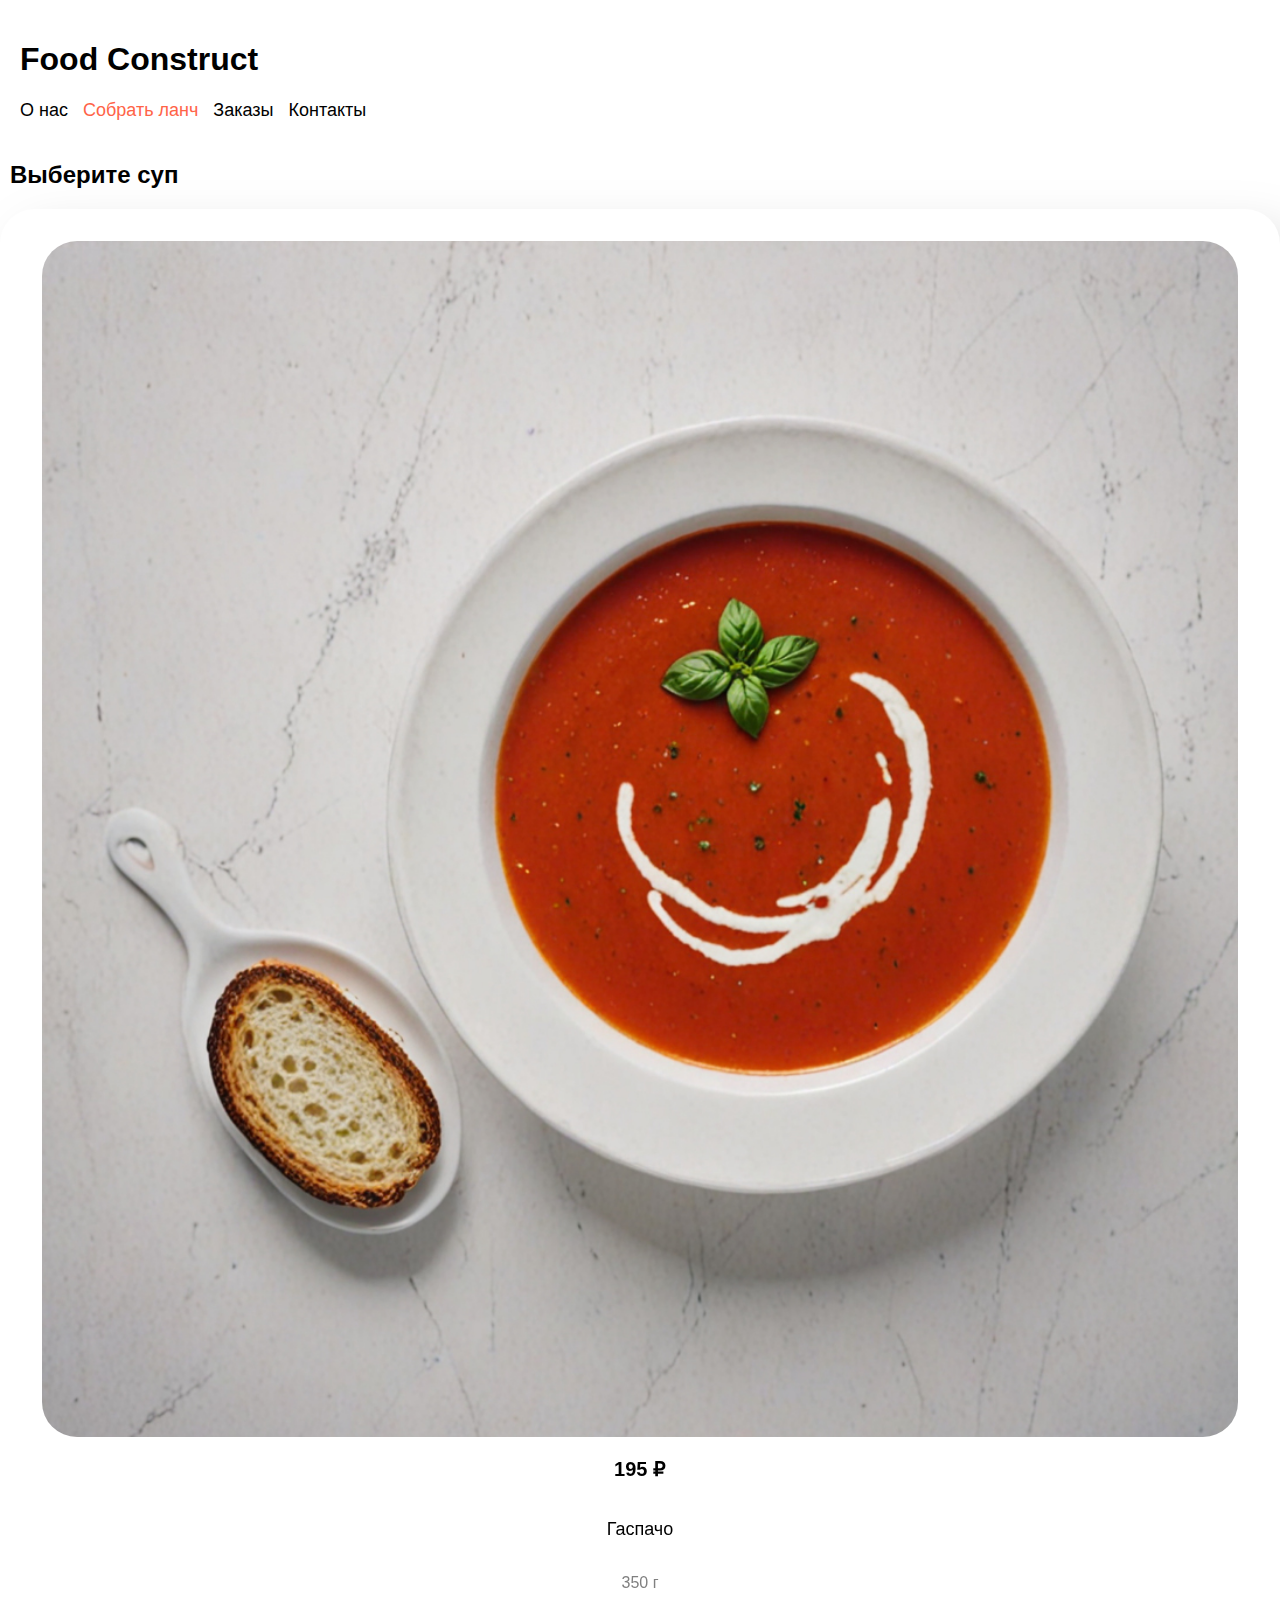
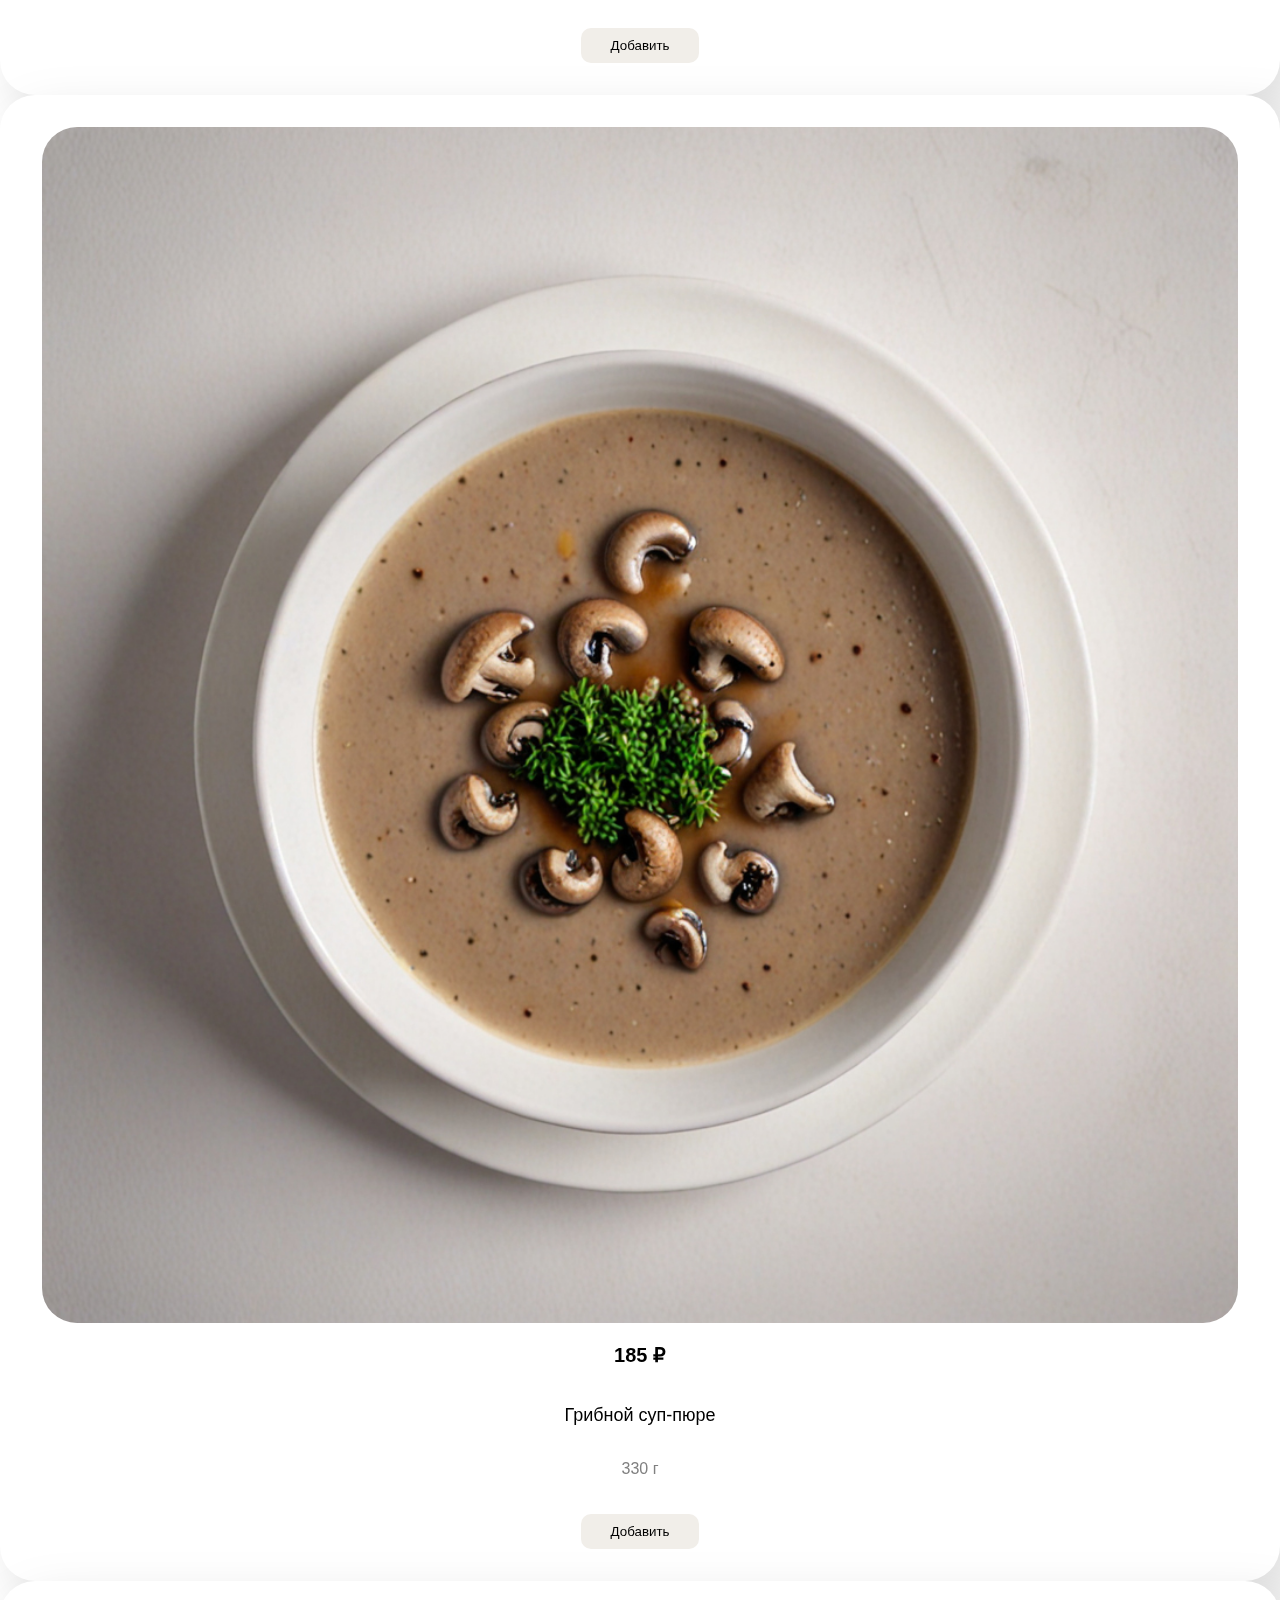
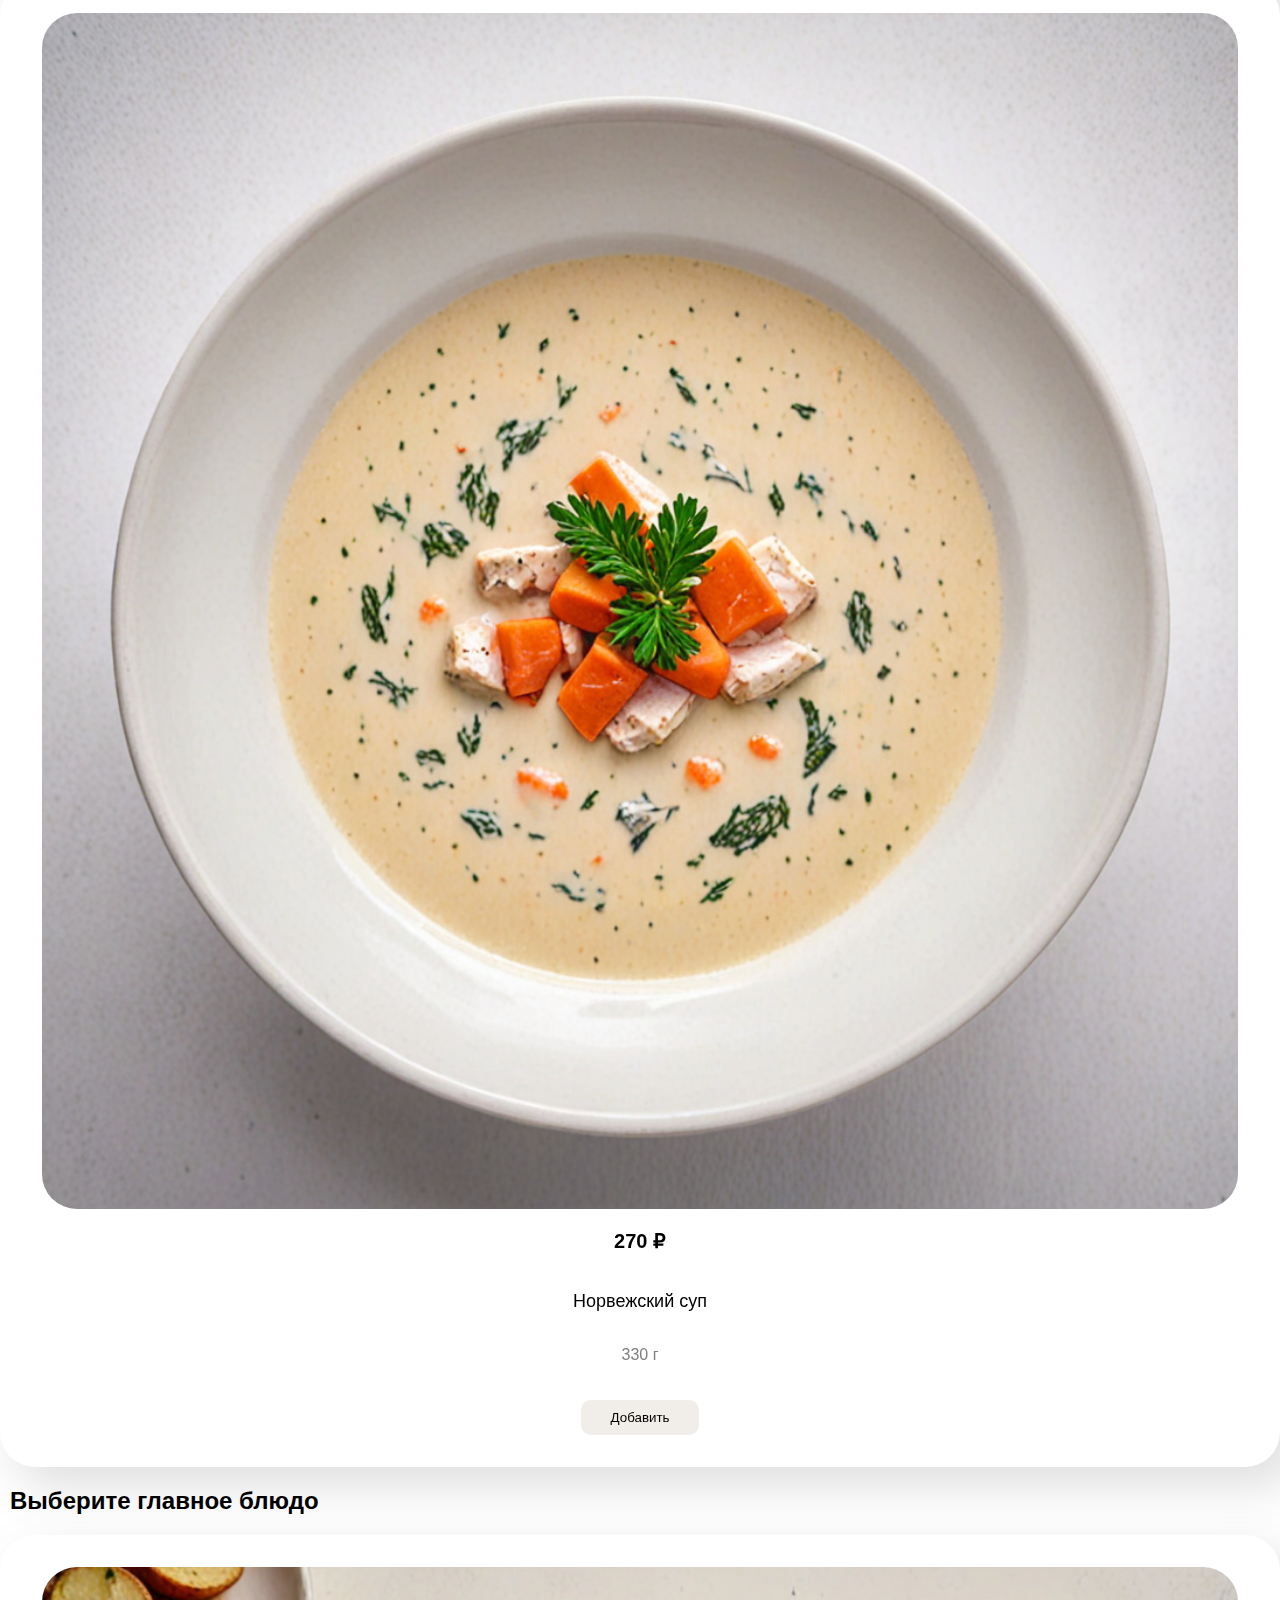
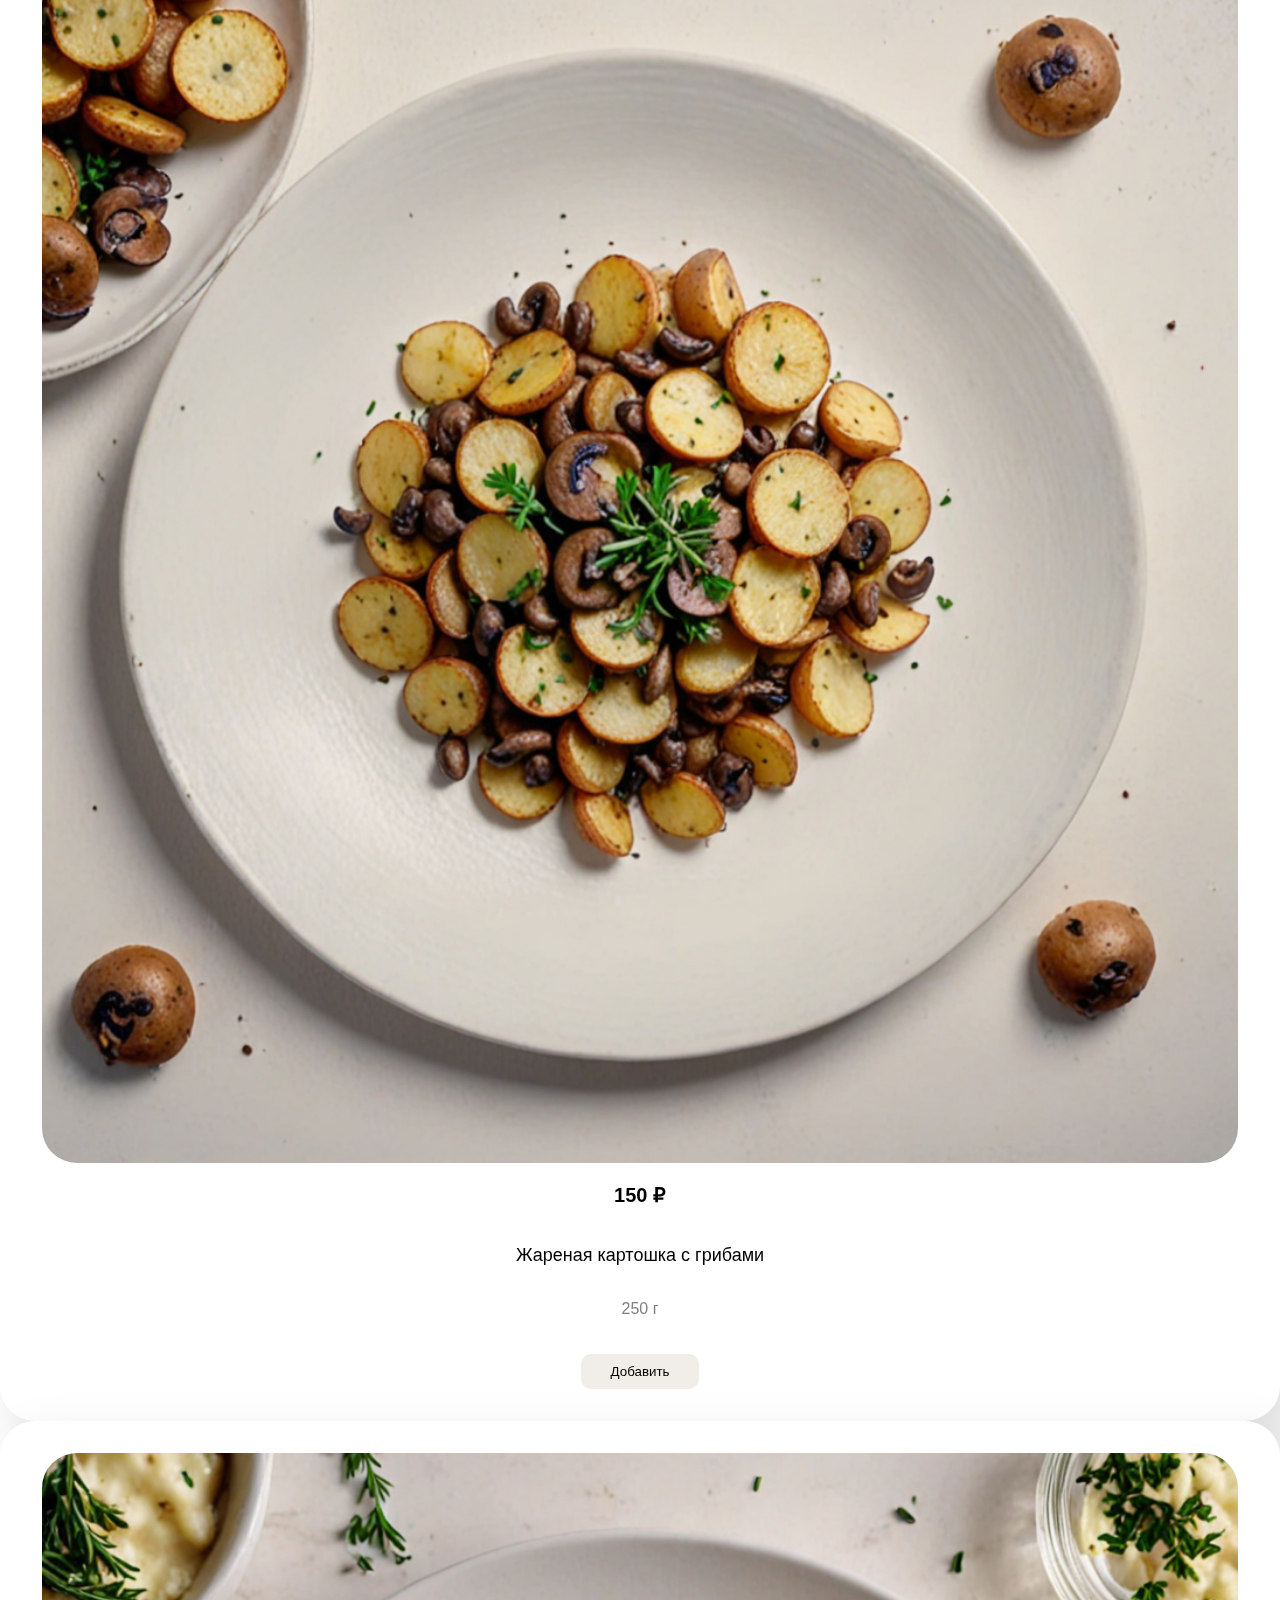
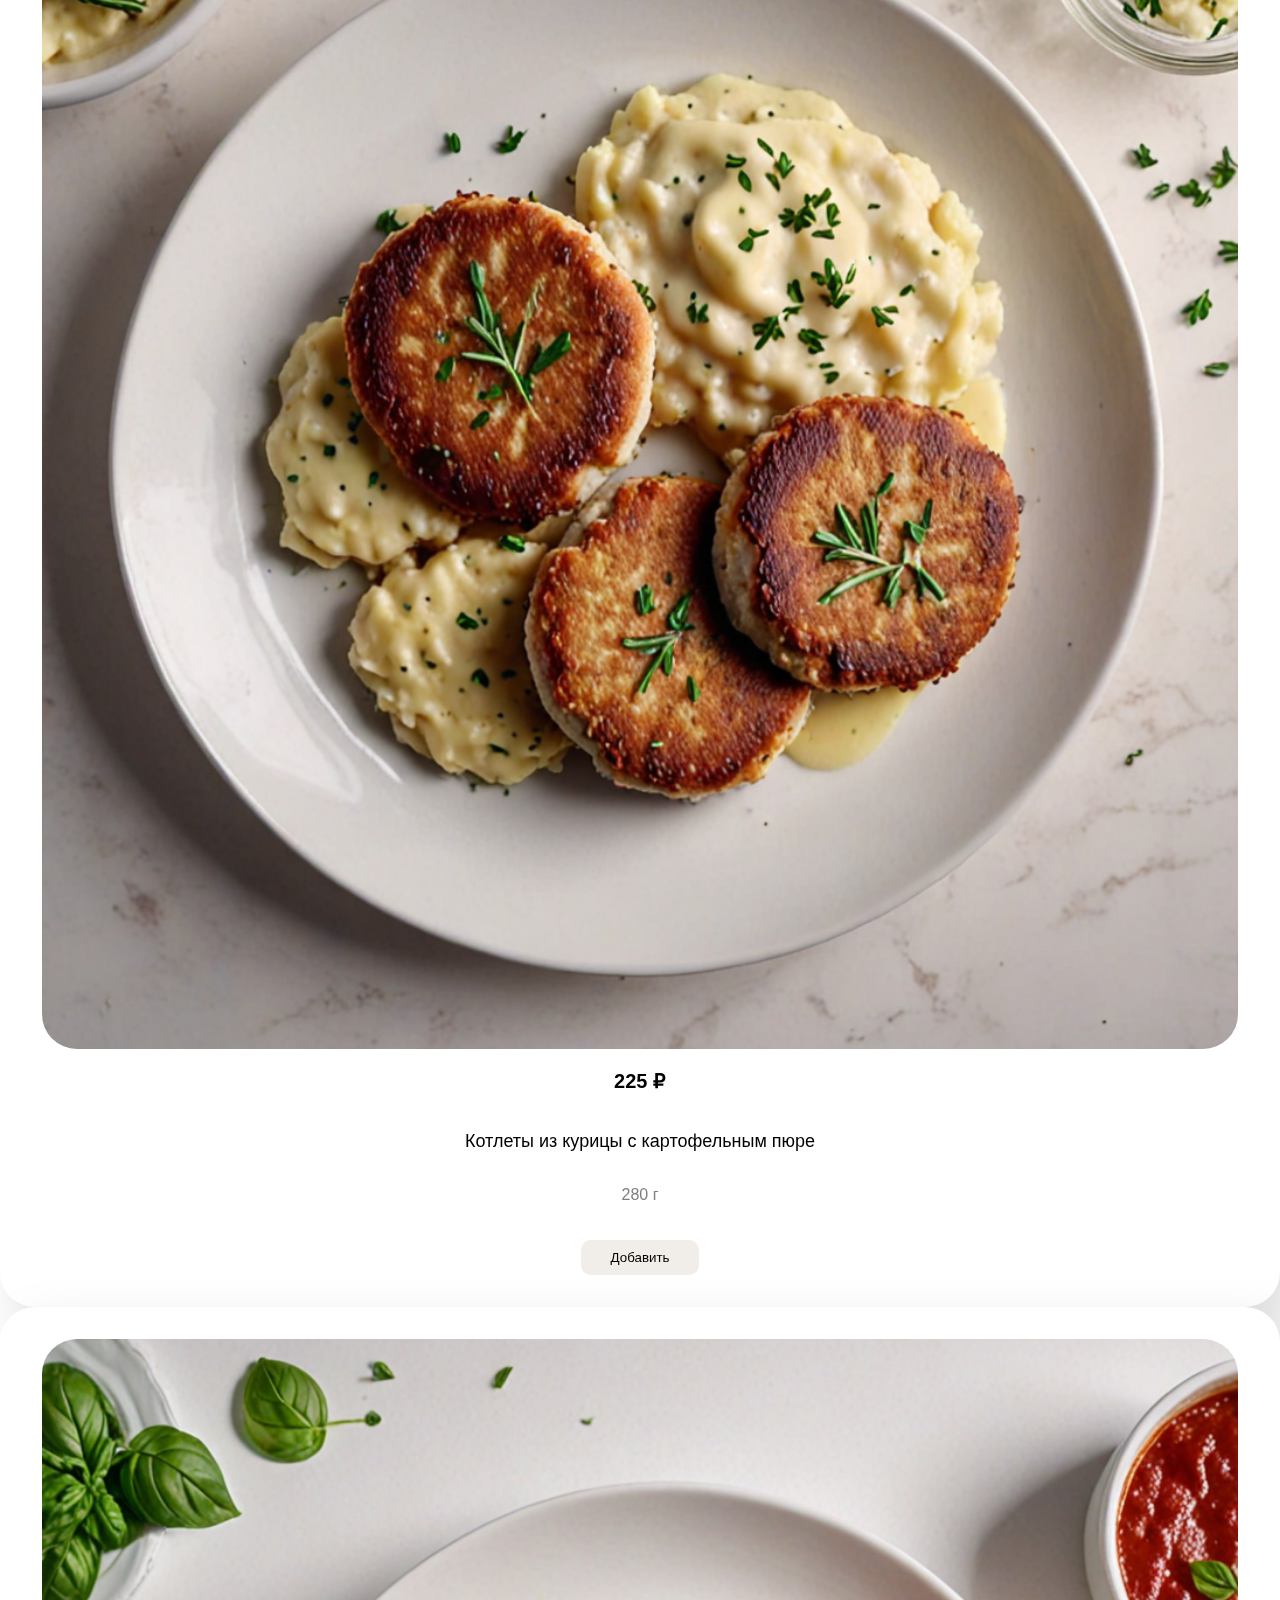
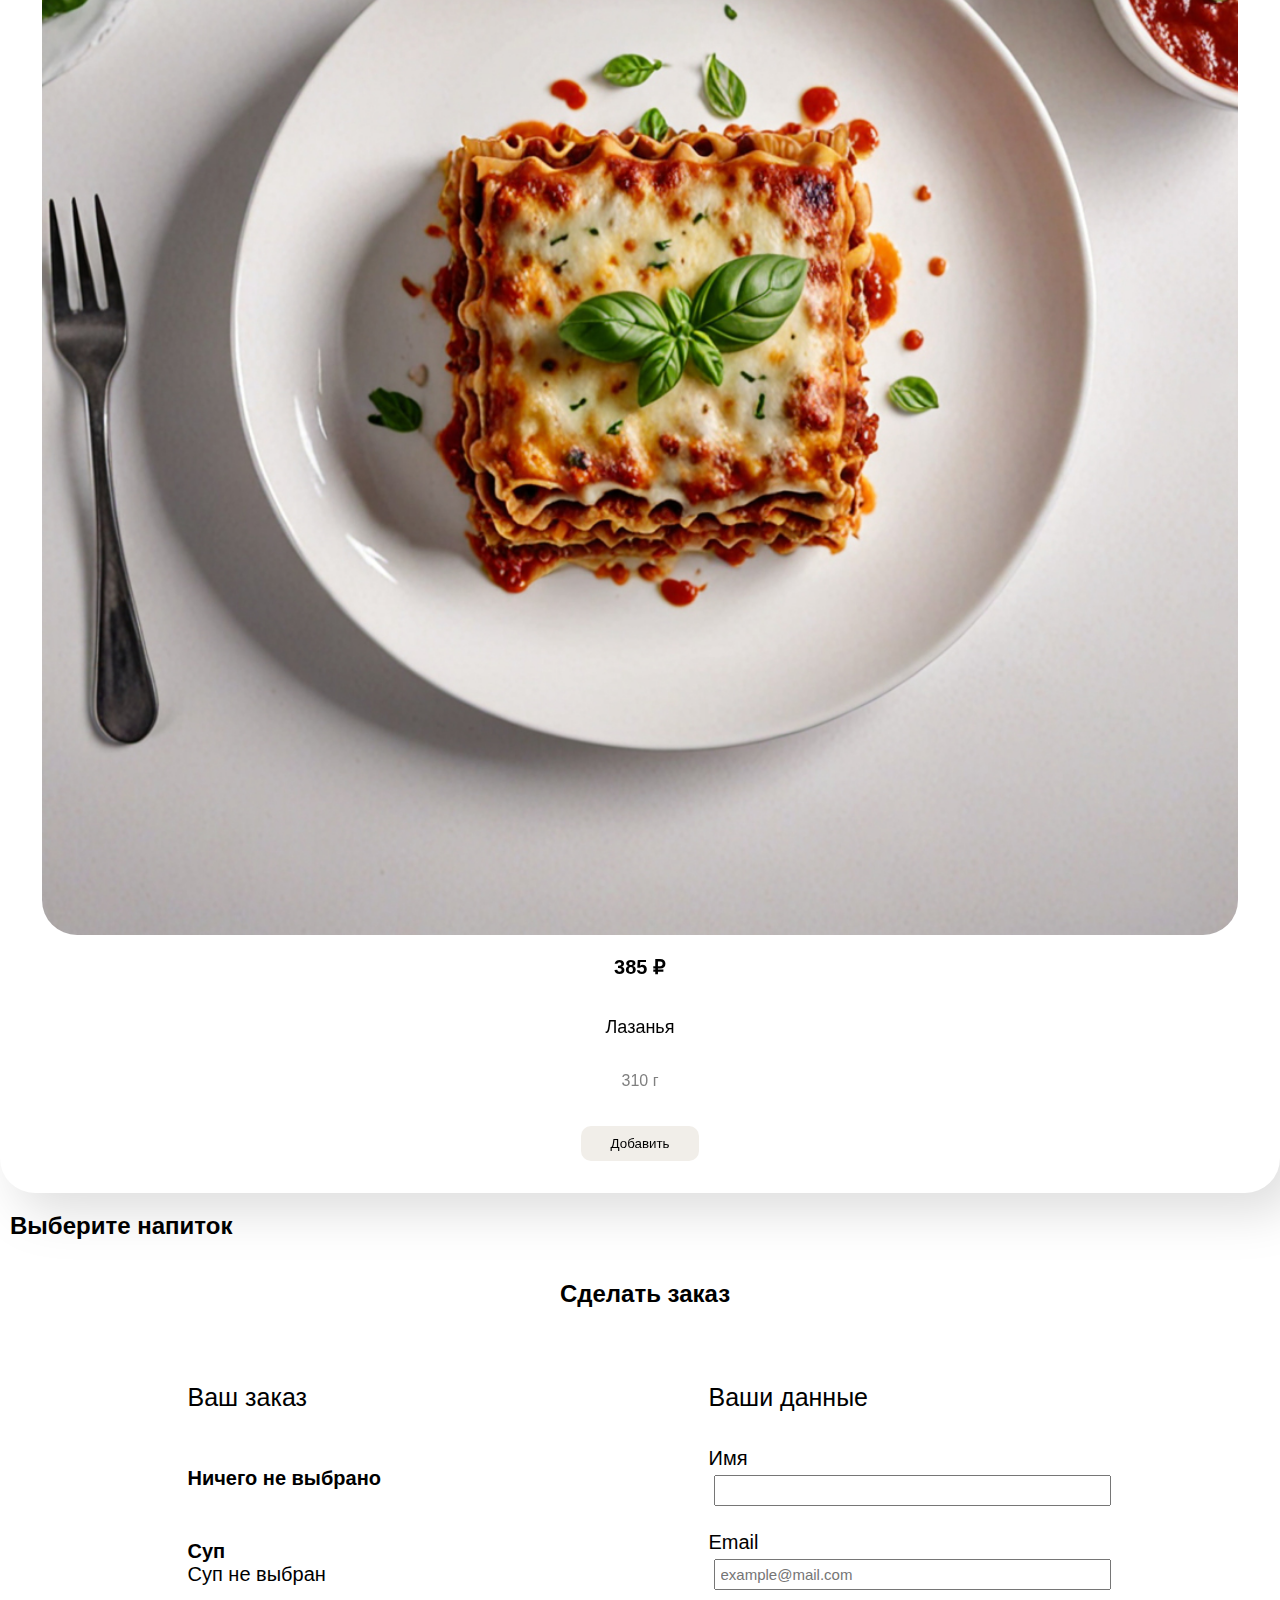
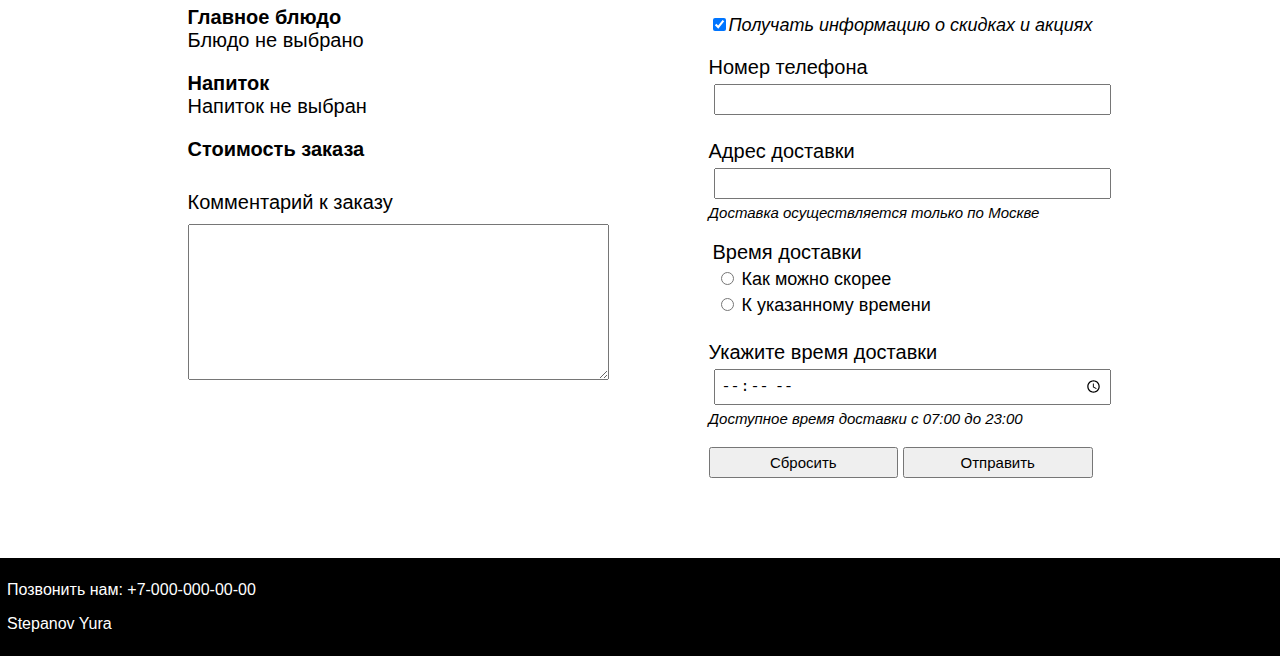
==== lab4/index.html @ 3cc75ee4 "Add files via upload" ====
<!DOCTYPE html>
<html lang="ru">
    <head>
        <meta charset="UTF-8">
        <meta name="viewport" content="width=device-width, initial-scale=1.0">
        <title>Собрать ланч - Food Construct</title>
        <link rel="stylesheet" href="lunch.css">
    </head>
    <body>
        <header>
            <div>
                <h1>Food Construct</h1>
            </div>
            <nav class="menu">
                <a class="nav-btn" href="file:///C:/Users/User/OneDrive/%D0%A0%D0%B0%D0%B1%D0%BE%D1%87%D0%B8%D0%B9%20%D1%81%D1%82%D0%BE%D0%BB/WebDev/lab1/home.html">О нас</a>
                <a href="" class="active">Собрать ланч</a>
                <a class="nav-btn" href="#dishes">Заказы</a>
                <a class="nav-btn" href="#contacts">Контакты</a>
            </nav>
        </header>
        <main>
            <div class="container">
                <section class = "soups">
                    <h2>Выберите суп</h2> 
                    <div class="dishes">
                        <!-- <div>
                            <img src="gazpacho.jpg" alt="Гаспачо">
                            <p class="price">195&#x20bd</p>
                            <p class="name">Гаспачо</p>
                            <p class="weight">350 г</p>
                            <button>Добавить</button>
                        </div>
                        <div>
                            <img src="mushroom_soup.jpg" alt="Грибной суп-пюре">
                            <p class="price">185&#x20bd</p>
                            <p class="name">Грибной суп-пюре</p>
                            <p class="weight">330 г</p>
                            <button>Добавить</button>
                        </div>
                        <div>
                            <img src="norwegian_soup.jpg" alt="Норвежский суп">
                            <p class="price">270&#x20bd</p>
                            <p class="name">Норвежский суп</p>
                            <p class="weight">330 г</p>
                            <button>Добавить</button>
                        </div> -->
                    </div>
                </section>
                <section class = "main-dishes">
                    <h2>Выберите главное блюдо</h2>
                    <div class="dishes">
                        <!-- <div>
                            <img src="potatoesmushrooms.jpg" alt="Жареная картошка с грибами">
                            <p class="price">150&#x20bd</p>
                            <p class="name">Жареная картошка с грибами</p>
                            <p class="weight">250 г</p>
                            <button>Добавить</button>
                        </div>
                        <div>
                            <img src="lasagna.jpg" alt="Лазанья">
                            <p class="price">385&#x20bd</p>
                            <p class="name">Лазанья</p>
                            <p class="weight">310 г</p>
                            <button>Добавить</button>
                        </div>
                        <div>
                            <img src="chickencutlet.jpg" alt="Котлеты из курицы с картофельным пюре">
                            <p class="price">225&#x20bd</p>
                            <p class="name">Котлеты из курицы с картофельным пюре</p>
                            <p class="weight">280 г</p>
                            <button>Добавить</button>
                        </div> -->
                    </div>
                </section>
                <section class = "drinks">
                    <h2>Выберите напиток</h2>
                    <div class="dishes">
                        <!-- <div>
                            <img src="orangejuice.jpg" alt="Апельсиновый сок">
                            <p class="price">120&#x20bd</p>
                            <p class="name">Апельсиновый сок</p>
                            <p class="weight">300 мл</p>
                            <button>Добавить</button>
                        </div>
                        <div>
                            <img src="applejuice.jpg" alt="Яблочный сок">
                            <p class="price">90&#x20bd</p>
                            <p class="name">Яблочный сок</p>
                            <p class="weight">300 мл</p>
                            <button>Добавить</button>
                        </div>
                        <div>
                            <img src="carrotjuice.jpg" alt="Морковный сок">
                            <p class="price">110&#x20bd </p>
                            <p class="name">Морковный сок</p>
                            <p class="weight">300 мл</p>
                            <button>Добавить</button>
                        </div> -->
                    </div>
                </section>

                <div class="orderform">
                    <h2>Сделать заказ</h2>
                    <form method="POST" action="https://httpbin.org/post">
                        <div class="client-order">
                            <h3>Ваш заказ</h3>
                            <p id="nothing"><b>Ничего не выбрано</b></p>
                            <div id="selectedOrder">
                                <p id="soup-select"><b>Суп</b><br><span id="soup-select-no">Суп не выбран</span></p>
                                <input type="hidden" name="soup" id="hiddenSoup">
        
                                <p id="base-select"><b>Главное блюдо</b><br><span id="base-select-no">Блюдо не выбрано</span></p>
                                <input type="hidden" name="base" id="hiddenMain">
        
                                <p id="drink-select"><b>Напиток</b><br><span id="drink-select-no">Напиток не выбран</span></p>
                                <input type="hidden" name="drink" id="hiddenDrink">
        
                                <p id="finalPrice"><b>Стоимость заказа</b><br><span id="final"></span></p>
                            </div>
        
                            <label for="comment">Комментарий к заказу</label>
                            <textarea name="order-comment" id="comment" cols="50" rows="10"></textarea>
                        </div>
        
                        <div class="client-info">
                            <h3>Ваши данные</h3>
                            <div class="inputtext">
                                <label for="client-name">Имя</label>
                                <input type="text" id="client-name" name="c-name" required>
                            </div>
        
                            <div class="inputtext">
                                <label for="client-email">Email</label>
                                <input type="email" id="client-email" name="c-email" placeholder="example@mail.com" required>
                            </div>
        
                            <div class="agree-sales">   
                                <label><input type="checkbox" id="agree" name="agree" checked>Получать информацию о скидках и акциях</label>
                            </div>
        
                            <div class="inputtext">
                                <label for="client-tel">Номер телефона</label>
                                <input type="tel" id="client-tel" name="c-tel" required>
                            </div>
        
                            <div class="inputtext">
                                <label for="client-address">Адрес доставки</label>
                                <input type="text" id="client-address" name="c-address" required>
                                <label class="small-label" for="client-address">Доставка осуществляется только по Москве</label>
                            </div>
        
                            <fieldset class="order-speed">
                                <legend>Время доставки</legend>
                                <div>
                                    <input type="radio" name="speed" value="fast" id="order-fast" required>
                                    <label for="order-fast">Как можно скорее</label>
                                </div>
                                <div>
                                    <input type="radio" name="speed" value="accuracy" id="order-accuracy">
                                    <label for="order-accuracy">К указанному времени</label>
                                </div>
                            </fieldset>
        
                            <div class="inputtext">
                                <label for="orders-time">Укажите время доставки</label>
                                <input type="time" name="order-time" id="orders-time" min="07:00" max="23:00" step="300" required>
                                <label class="small-label" for="orders-time">Доступное время доставки с 07:00 до 23:00</label>
                            </div>
                            <div class="buttons">
                                <button id="resetButton" type="reset">Сбросить</button>
                                <button id="submitButton" type="submit">Отправить</button>
                            </div>    
                        </div>
                    </form>
                </div>
            </div>
        </main>
        <footer id="contacts">
            <div class="contact">
                <p>Позвонить нам: +7-000-000-00-00</p>
                <p>Stepanov Yura</p>
            </div>
        </footer>
        <script src="createArray.js"></script>
        <script src="viewPage.js"></script>
    </body>
</html>
---- lab4/lunch.css ----
body {
    font-family: 'Arial', sans-serif;
    margin: 0;
    padding: 0;
    display: flex;
    flex-direction: column;
    min-height: 100vh;
    overflow-x: hidden;
}

main {
    flex-grow: 1;
    /* при выбрасывании основного контента (main {display: none;}) футер всегда будет уходить наверх!! не исправляется ни чем */
}

footer {
    text-align: left;
    padding: 7px;
    background-color: #000;
    color: #fff;
    position: relative;
    width: 100%;
}

header {
    display: grid;
    align-items: center;
    padding: 20px;
    background-color: #fff;
}

nav {
    display: flex;
    gap: 15px;
}

nav a {
    text-decoration: none;
    color: black;
    font-size: 18px;
}

nav a.active {
    color: tomato;
}

.menu-grid {
    display: grid;
    grid-template-columns: repeat(3, 1fr);
    gap: 10px;
}

h2 {
    padding-left: 10px;
}

section>div>div {
    background-color: white;
    padding: 30px 40px;
    border-radius: 35px;
    text-align: center;
    position: relative;
    border: 2px solid transparent;
    filter: drop-shadow(17px 19px 24px rgba(0, 0, 0, 0.13));
    cursor: pointer;
    transition: border 0.3s, background-color 0.3s;
    display: flex;
    flex-direction: column;
    justify-content: space-between;
}

section>div>div img {
    width: 100%;
    border-radius: 35px;
}

section>div>div .price {
    font-size: 20px;
    font-weight: bold;
}

section>div>div .name {
    font-size: 18px;  
    flex-grow: 1;
}

section>div>div .weight {
    color: grey;
    font-size: 16px;
}

section>div>div>button {
    background-color: #f1eee9;
    border: none;
    padding: 10px 30px;
    border-radius: 10px;
    cursor: pointer;
    margin-top: 20px;
    align-self: center;
}

section>div>div:hover {
    border: 2px solid tomato;
}

section>div>div:hover>button {
    background-color: rgb(181, 169, 169);
}


.container {
    margin-bottom: 10px;
}

.orderform {
    margin-bottom: 50px;
    display: flex;
    flex-direction: column;
    align-items: center;
}

.orderform > h2 {
    text-align: center;
}

form {
    margin: 0;
    padding: 0;
    display: flex;
    flex-direction: row;
    align-items: baseline;
    gap: 100px;
    font-size: 20px;
    font-weight: 400;
    padding: 30px 40px 30px 40px;
}

h3 {
    font-size: 25px;
    font-style:normal;
    font-weight: 500;
}

.client-order {
    margin: 0;
    padding: 0;
    display: flex;
    flex-direction: column;
    justify-content:space-between;
    gap: 10px;
}

.client-info {
    margin: 0;
    padding: 0;
    display: flex;
    flex-direction: column;
    justify-content:space-between;
    gap: 10px;
}

label {
    margin: 0;
}

select {
    padding: 5px;
    margin: 0;
    margin-bottom: 10px;
    font-size: 15px;
    font-style: normal;
    font-weight: 400;
    width: 100%;
    height: 100%;
}

.inputtext {
    margin: 0;
    padding: 0;
    margin-bottom: 10px;
    display: flex;
    flex-direction: column;
}

.inputtext > input{
    padding: 5px;
    margin: 5px;
    font-size: 15px;
    font-style: normal;
    font-weight: 400;
    width: 100%;
    height: 100%;
}

.agree-sales{
    font-size: 18px;
    font-style: italic;
    margin-bottom: 10px;
}

.small-label {
    font-size: 15px;
    font-style:italic;
    font-weight: 400;
}

fieldset {
    padding: 0;
    border-style: hidden;
}

.order-speed {
    margin-bottom: 10px;
}

.order-speed > div {
    font-size: 18px;
    font-style: normal;
    margin: 5px;
}

.buttons {
    display: flex;
    flex-direction: row;
    gap: 5px;
}

.buttons > button{
    flex: 1;
    padding: 5px;
    font-size: 15px;
    font-style:normal;
}

/* Адаптивность для страницы Собрать ланч */
@media (max-width: 800px) {
    .menu-grid {
        grid-template-columns: repeat(2, 1fr);
    }

    header, footer {
        text-align: left;
    }

    nav {
        justify-content: space-around;
    }

    h1, h2 {
        text-align: left;
    }
}

@media (max-width: 600px) {
    .menu-grid {
        grid-template-columns: 1fr;
    }
 
    nav {
        flex-direction: column; 
        align-items: center;
    }

    nav a {
        font-size: 22px;
    }
}
/* flex-direction justify-content align-items flex-grow flex-shrink
grid colums :start grid template ariers */
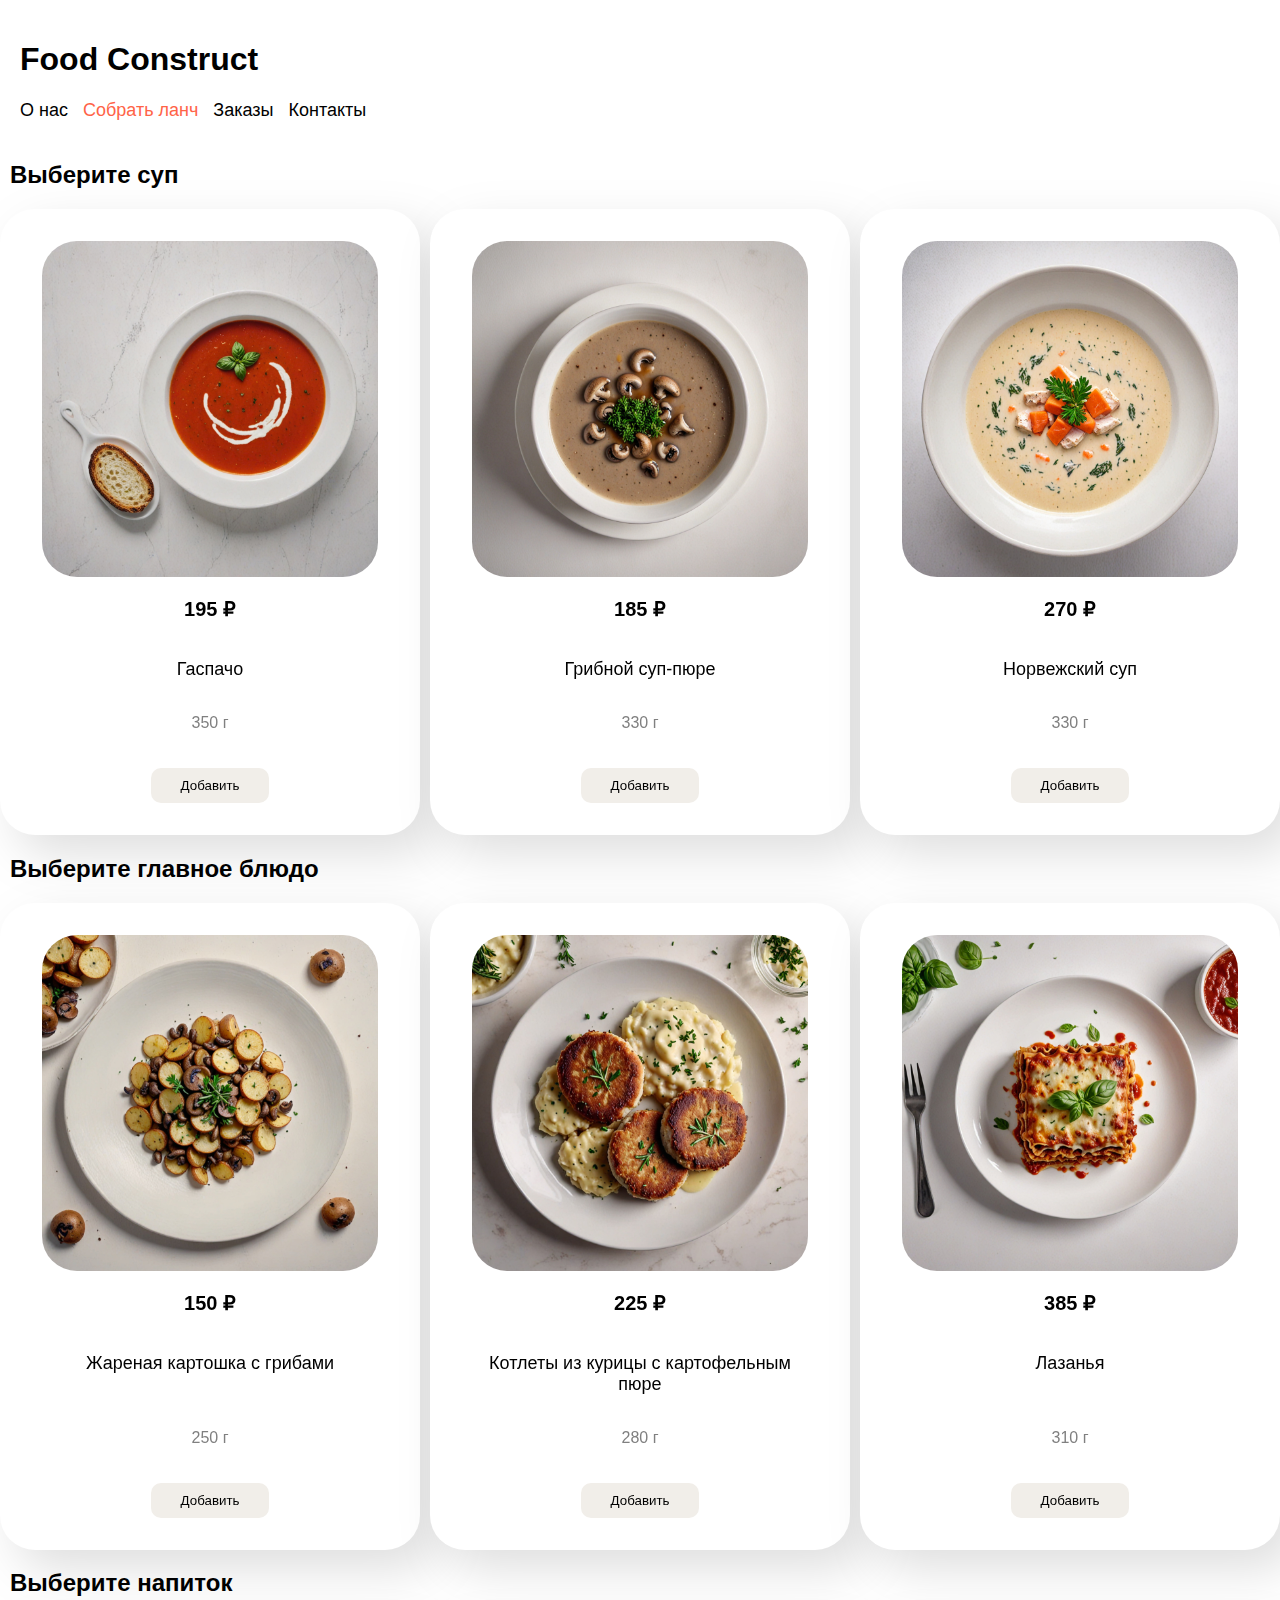
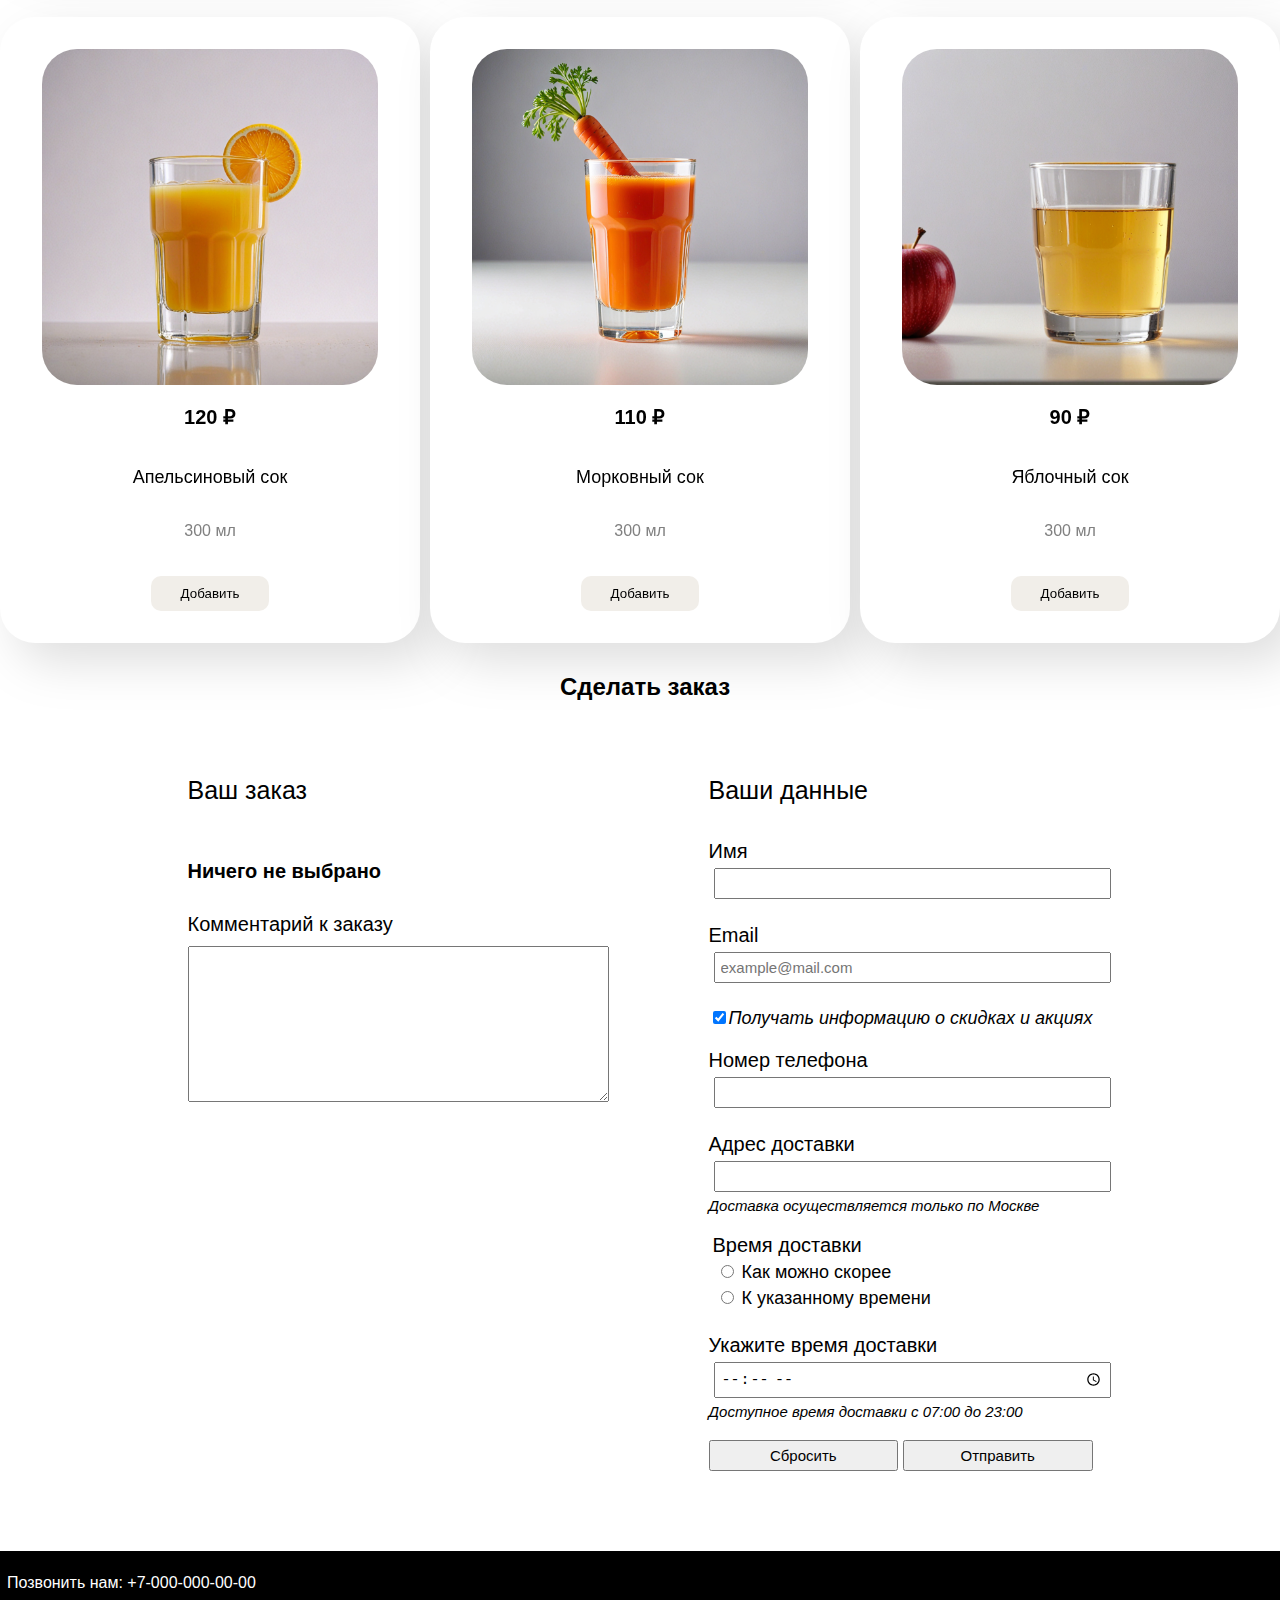
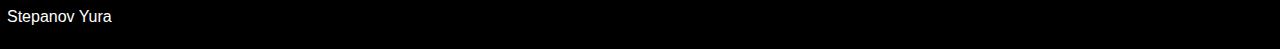
==== commit 8904d2d4: "corrects" ====
--- a/lab4/index.html
+++ b/lab4/index.html
@@ -1,187 +1,193 @@
 <!DOCTYPE html>
 <html lang="ru">
-    <head>
-        <meta charset="UTF-8">
-        <meta name="viewport" content="width=device-width, initial-scale=1.0">
-        <title>Собрать ланч - Food Construct</title>
-        <link rel="stylesheet" href="lunch.css">
-    </head>
-    <body>
-        <header>
-            <div>
-                <h1>Food Construct</h1>
-            </div>
-            <nav class="menu">
-                <a class="nav-btn" href="file:///C:/Users/User/OneDrive/%D0%A0%D0%B0%D0%B1%D0%BE%D1%87%D0%B8%D0%B9%20%D1%81%D1%82%D0%BE%D0%BB/WebDev/lab1/home.html">О нас</a>
-                <a href="" class="active">Собрать ланч</a>
-                <a class="nav-btn" href="#dishes">Заказы</a>
-                <a class="nav-btn" href="#contacts">Контакты</a>
-            </nav>
-        </header>
-        <main>
-            <div class="container">
-                <section class = "soups">
-                    <h2>Выберите суп</h2> 
-                    <div class="dishes">
-                        <!-- <div>
-                            <img src="gazpacho.jpg" alt="Гаспачо">
-                            <p class="price">195&#x20bd</p>
-                            <p class="name">Гаспачо</p>
-                            <p class="weight">350 г</p>
-                            <button>Добавить</button>
+<head>
+    <meta charset="UTF-8">
+    <meta name="viewport" content="width=device-width, initial-scale=1.0">
+    <title>Собрать ланч - Food Construct</title>
+    <link rel="stylesheet" href="lunch.css">
+</head>
+<body>
+    <header>
+        <div>
+            <h1>Food Construct</h1>
+        </div>
+        <nav class="menu">
+            <a class="nav-btn" href="file:///C:/Users/User/OneDrive/%D0%A0%D0%B0%D0%B1%D0%BE%D1%87%D0%B8%D0%B9%20%D1%81%D1%82%D0%BE%D0%BB/WebDev/lab1/home.html">О нас</a>
+            <a href="" class="active">Собрать ланч</a>
+            <a class="nav-btn" href="">Заказы</a>
+            <a class="nav-btn" href="#contacts">Контакты</a>
+        </nav>
+    </header>
+    <main>
+        <div class="container">
+            <section>
+                <h2>Выберите суп</h2>
+                <div class="menu-grid" id="soup-container">
+                    <!--
+                    <div>
+                        <img src="gazpacho.jpg" alt="Гаспачо">
+                        <p class="price">195&#x20bd</p>
+                        <p class="name">Гаспачо</p>
+                        <p class="weight">350 г</p>
+                        <button>Добавить</button>
+                    </div>
+                    <div>
+                        <img src="mushroom_soup.jpg" alt="Грибной суп-пюре">
+                        <p class="price">185&#x20bd</p>
+                        <p class="name">Грибной суп-пюре</p>
+                        <p class="weight">330 г</p>
+                        <button>Добавить</button>
+                    </div>
+                    <div>
+                        <img src="norwegian_soup.jpg" alt="Норвежский суп">
+                        <p class="price">270&#x20bd</p>
+                        <p class="name">Норвежский суп</p>
+                        <p class="weight">330 г</p>
+                        <button>Добавить</button>
+                    </div>
+                    -->
+                </div>
+            </section>
+            <section>
+                <h2>Выберите главное блюдо</h2>
+                <div class="menu-grid" id="base-container">
+                    <!--
+                    <div>
+                        <img src="potatoesmushrooms.jpg" alt="Жареная картошка с грибами">
+                        <p class="price">150&#x20bd</p>
+                        <p class="name">Жареная картошка с грибами</p>
+                        <p class="weight">250 г</p>
+                        <button>Добавить</button>
+                    </div>
+                    <div>
+                        <img src="lasagna.jpg" alt="Лазанья">
+                        <p class="price">385&#x20bd</p>
+                        <p class="name">Лазанья</p>
+                        <p class="weight">310 г</p>
+                        <button>Добавить</button>
+                    </div>
+                    <div>
+                        <img src="chickencutlet.jpg" alt="Котлеты из курицы с картофельным пюре">
+                        <p class="price">225&#x20bd</p>
+                        <p class="name">Котлеты из курицы с картофельным пюре</p>
+                        <p class="weight">280 г</p>
+                        <button>Добавить</button>
+                    </div>
+                    -->
+                </div>
+            </section>
+            <section>
+                <h2>Выберите напиток</h2>
+                <div class="menu-grid" id="juice-container">
+                    <!--
+                    <div>
+                        <img src="orangejuice.jpg" alt="Апельсиновый сок">
+                        <p class="price">120&#x20bd</p>
+                        <p class="name">Апельсиновый сок</p>
+                        <p class="weight">300 мл</p>
+                        <button>Добавить</button>
+                    </div>
+                    <div>
+                        <img src="applejuice.jpg" alt="Яблочный сок">
+                        <p class="price">90&#x20bd</p>
+                        <p class="name">Яблочный сок</p>
+                        <p class="weight">300 мл</p>
+                        <button>Добавить</button>
+                    </div>
+                    <div>
+                        <img src="carrotjuice.jpg" alt="Морковный сок">
+                        <p class="price">110&#x20bd </p>
+                        <p class="name">Морковный сок</p>
+                        <p class="weight">300 мл</p>
+                        <button>Добавить</button>
+                    </div>
+                    -->
+                </div>
+            </section>
+        </div>
+        <div class="orderform">
+            <h2>Сделать заказ</h2>
+            <form method="POST" action="https://httpbin.org/post">
+                <div class="client-order">
+                    <h3>Ваш заказ</h3>
+                    <p id="nothing"><b>Ничего не выбрано</b></p>
+                    
+                    <div id="selectedOrder">
+                        <p id="soup-select"><b>Суп</b><br><span id="soup-select-no">Суп не выбран</span></p>
+                        <input type="hidden" name="soup" id="hiddenSoup">
+
+                        <p id="base-select"><b>Главное блюдо</b><br><span id="base-select-no">Блюдо не выбрано</span></p>
+                        <input type="hidden" name="base" id="hiddenBase">
+
+                        <p id="juice-select"><b>Напиток</b><br><span id="juice-select-no">Напиток не выбран</span></p>
+                        <input type="hidden" name="juice" id="hiddenJuice">
+
+                        <p id="totalPrice"><b>Стоимость заказа</b><span id="total"></span></p>
+                    </div>
+        
+                    <label for="comment">Комментарий к заказу</label>
+                    <textarea name="order-comment" id="comment" cols="50" rows="10"></textarea>
+                </div>
+        
+                <div class="client-info">
+                    <h3>Ваши данные</h3>
+                    <div class="inputtext">
+                        <label for="client-name">Имя</label>
+                        <input type="text" id="client-name" name="c-name" required>
+                    </div>
+        
+                    <div class="inputtext">
+                        <label for="client-email">Email</label>
+                        <input type="email" id="client-email" name="c-email" placeholder="example@mail.com" required>
+                    </div>
+        
+                    <div class="agree-sales">   
+                        <label><input type="checkbox" id="agree" name="agree" checked>Получать информацию о скидках и акциях</label>
+                    </div>
+        
+                    <div class="inputtext">
+                        <label for="client-tel">Номер телефона</label>
+                        <input type="tel" id="client-tel" name="c-tel" required>
+                    </div>
+        
+                    <div class="inputtext">
+                        <label for="client-address">Адрес доставки</label>
+                        <input type="text" id="client-address" name="c-address" required>
+                        <label class="small-label" for="client-address">Доставка осуществляется только по Москве</label>
+                    </div>
+        
+                    <fieldset class="order-speed">
+                        <legend>Время доставки</legend>
+                        <div>
+                            <input type="radio" name="speed" value="fast" id="order-fast" required>
+                            <label for="order-fast">Как можно скорее</label>
                         </div>
                         <div>
-                            <img src="mushroom_soup.jpg" alt="Грибной суп-пюре">
-                            <p class="price">185&#x20bd</p>
-                            <p class="name">Грибной суп-пюре</p>
-                            <p class="weight">330 г</p>
-                            <button>Добавить</button>
+                            <input type="radio" name="speed" value="accuracy" id="order-accuracy">
+                            <label for="order-accuracy">К указанному времени</label>
                         </div>
-                        <div>
-                            <img src="norwegian_soup.jpg" alt="Норвежский суп">
-                            <p class="price">270&#x20bd</p>
-                            <p class="name">Норвежский суп</p>
-                            <p class="weight">330 г</p>
-                            <button>Добавить</button>
-                        </div> -->
+                    </fieldset>
+        
+                    <div class="inputtext">
+                        <label for="orders-time">Укажите время доставки</label>
+                        <input type="time" name="order-time" id="orders-time" min="07:00" max="23:00" step="300" required>
+                        <label class="small-label" for="orders-time">Доступное время доставки с 07:00 до 23:00</label>
                     </div>
-                </section>
-                <section class = "main-dishes">
-                    <h2>Выберите главное блюдо</h2>
-                    <div class="dishes">
-                        <!-- <div>
-                            <img src="potatoesmushrooms.jpg" alt="Жареная картошка с грибами">
-                            <p class="price">150&#x20bd</p>
-                            <p class="name">Жареная картошка с грибами</p>
-                            <p class="weight">250 г</p>
-                            <button>Добавить</button>
-                        </div>
-                        <div>
-                            <img src="lasagna.jpg" alt="Лазанья">
-                            <p class="price">385&#x20bd</p>
-                            <p class="name">Лазанья</p>
-                            <p class="weight">310 г</p>
-                            <button>Добавить</button>
-                        </div>
-                        <div>
-                            <img src="chickencutlet.jpg" alt="Котлеты из курицы с картофельным пюре">
-                            <p class="price">225&#x20bd</p>
-                            <p class="name">Котлеты из курицы с картофельным пюре</p>
-                            <p class="weight">280 г</p>
-                            <button>Добавить</button>
-                        </div> -->
-                    </div>
-                </section>
-                <section class = "drinks">
-                    <h2>Выберите напиток</h2>
-                    <div class="dishes">
-                        <!-- <div>
-                            <img src="orangejuice.jpg" alt="Апельсиновый сок">
-                            <p class="price">120&#x20bd</p>
-                            <p class="name">Апельсиновый сок</p>
-                            <p class="weight">300 мл</p>
-                            <button>Добавить</button>
-                        </div>
-                        <div>
-                            <img src="applejuice.jpg" alt="Яблочный сок">
-                            <p class="price">90&#x20bd</p>
-                            <p class="name">Яблочный сок</p>
-                            <p class="weight">300 мл</p>
-                            <button>Добавить</button>
-                        </div>
-                        <div>
-                            <img src="carrotjuice.jpg" alt="Морковный сок">
-                            <p class="price">110&#x20bd </p>
-                            <p class="name">Морковный сок</p>
-                            <p class="weight">300 мл</p>
-                            <button>Добавить</button>
-                        </div> -->
-                    </div>
-                </section>
-
-                <div class="orderform">
-                    <h2>Сделать заказ</h2>
-                    <form method="POST" action="https://httpbin.org/post">
-                        <div class="client-order">
-                            <h3>Ваш заказ</h3>
-                            <p id="nothing"><b>Ничего не выбрано</b></p>
-                            <div id="selectedOrder">
-                                <p id="soup-select"><b>Суп</b><br><span id="soup-select-no">Суп не выбран</span></p>
-                                <input type="hidden" name="soup" id="hiddenSoup">
-        
-                                <p id="base-select"><b>Главное блюдо</b><br><span id="base-select-no">Блюдо не выбрано</span></p>
-                                <input type="hidden" name="base" id="hiddenMain">
-        
-                                <p id="drink-select"><b>Напиток</b><br><span id="drink-select-no">Напиток не выбран</span></p>
-                                <input type="hidden" name="drink" id="hiddenDrink">
-        
-                                <p id="finalPrice"><b>Стоимость заказа</b><br><span id="final"></span></p>
-                            </div>
-        
-                            <label for="comment">Комментарий к заказу</label>
-                            <textarea name="order-comment" id="comment" cols="50" rows="10"></textarea>
-                        </div>
-        
-                        <div class="client-info">
-                            <h3>Ваши данные</h3>
-                            <div class="inputtext">
-                                <label for="client-name">Имя</label>
-                                <input type="text" id="client-name" name="c-name" required>
-                            </div>
-        
-                            <div class="inputtext">
-                                <label for="client-email">Email</label>
-                                <input type="email" id="client-email" name="c-email" placeholder="example@mail.com" required>
-                            </div>
-        
-                            <div class="agree-sales">   
-                                <label><input type="checkbox" id="agree" name="agree" checked>Получать информацию о скидках и акциях</label>
-                            </div>
-        
-                            <div class="inputtext">
-                                <label for="client-tel">Номер телефона</label>
-                                <input type="tel" id="client-tel" name="c-tel" required>
-                            </div>
-        
-                            <div class="inputtext">
-                                <label for="client-address">Адрес доставки</label>
-                                <input type="text" id="client-address" name="c-address" required>
-                                <label class="small-label" for="client-address">Доставка осуществляется только по Москве</label>
-                            </div>
-        
-                            <fieldset class="order-speed">
-                                <legend>Время доставки</legend>
-                                <div>
-                                    <input type="radio" name="speed" value="fast" id="order-fast" required>
-                                    <label for="order-fast">Как можно скорее</label>
-                                </div>
-                                <div>
-                                    <input type="radio" name="speed" value="accuracy" id="order-accuracy">
-                                    <label for="order-accuracy">К указанному времени</label>
-                                </div>
-                            </fieldset>
-        
-                            <div class="inputtext">
-                                <label for="orders-time">Укажите время доставки</label>
-                                <input type="time" name="order-time" id="orders-time" min="07:00" max="23:00" step="300" required>
-                                <label class="small-label" for="orders-time">Доступное время доставки с 07:00 до 23:00</label>
-                            </div>
-                            <div class="buttons">
-                                <button id="resetButton" type="reset">Сбросить</button>
-                                <button id="submitButton" type="submit">Отправить</button>
-                            </div>    
-                        </div>
-                    </form>
+                    <div class="buttons">
+                        <button type="reset">Сбросить</button>
+                        <button type="submit">Отправить</button>
+                    </div>    
                 </div>
-            </div>
-        </main>
-        <footer id="contacts">
-            <div class="contact">
-                <p>Позвонить нам: +7-000-000-00-00</p>
-                <p>Stepanov Yura</p>
-            </div>
-        </footer>
-        <script src="createArray.js"></script>
-        <script src="viewPage.js"></script>
-    </body>
+            </form>
+        </div>        
+    </main>
+    <footer id="contacts">
+        <div class="contact">
+            <p>Позвонить нам: +7-000-000-00-00</p>
+            <p>Stepanov Yura</p>
+        </div>
+    </footer>
+    <script src="viewPage.js" defer></script> <!-- Подключаем JS-файл -->
+    <script src="createArray.js" defer></script>
+</body>
 </html>
